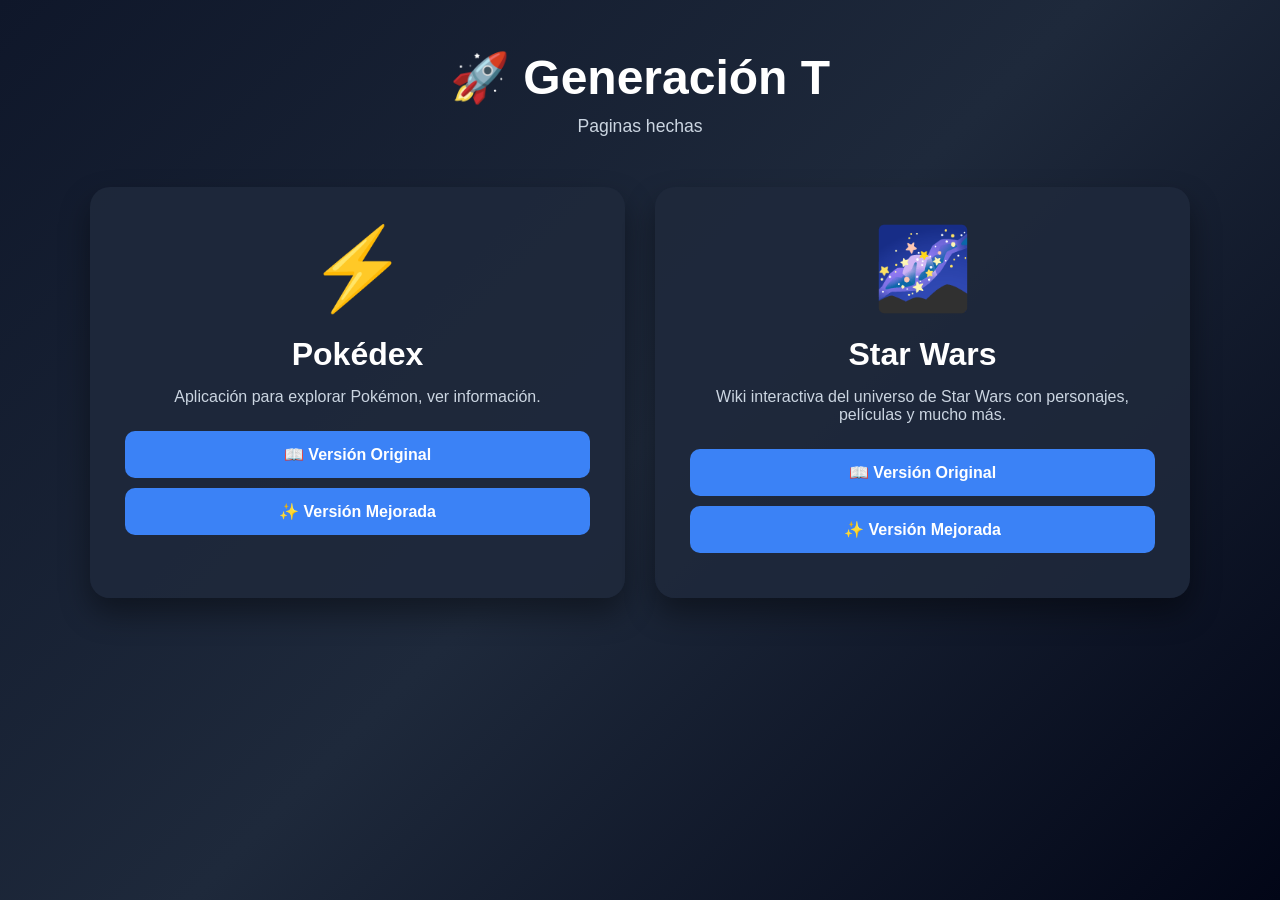
==== index.html @ 1dc2b887 "Create index.html Pagina incial" ====
<!DOCTYPE html>
<html lang="es">
<head>
  <meta charset="UTF-8">
  <meta name="viewport" content="width=device-width, initial-scale=1.0">
  <title>Generación T - Proyectos</title>

  <style>
    *{
      margin:0;
      padding:0;
      box-sizing:border-box;
      font-family:'Segoe UI', sans-serif;
    }

    body{
      min-height:100vh;
      background:linear-gradient(135deg,#0f172a,#1e293b,#020617);
      color:white;
      display:flex;
      flex-direction:column;
      align-items:center;
      padding:50px 20px;
    }

    h1{
      font-size:3rem;
      margin-bottom:10px;
      text-align:center;
    }

    .subtitulo{
      color:#cbd5e1;
      margin-bottom:50px;
      text-align:center;
      font-size:1.1rem;
    }

    .contenedor{
      width:100%;
      max-width:1100px;
      display:grid;
      grid-template-columns:repeat(auto-fit,minmax(350px,1fr));
      gap:30px;
    }

    .card{
      background:rgba(30,41,59,.9);
      border-radius:20px;
      padding:35px;
      text-align:center;
      box-shadow:0 15px 30px rgba(0,0,0,.4);
      transition:0.3s;
    }

    .card:hover{
      transform:translateY(-10px);
      box-shadow:0 20px 40px rgba(59,130,246,.5);
    }

    .icono{
      font-size:5rem;
      margin-bottom:20px;
    }

    .card h2{
      margin-bottom:15px;
      font-size:2rem;
    }

    .card p{
      color:#cbd5e1;
      margin-bottom:25px;
    }

    .boton{
      display:block;
      text-decoration:none;
      background:#3b82f6;
      color:white;
      padding:14px;
      border-radius:10px;
      margin:10px 0;
      transition:.3s;
      font-weight:bold;
    }

    .boton:hover{
      background:#2563eb;
      transform:scale(1.03);
    }

    footer{
      margin-top:60px;
      color:#94a3b8;
      text-align:center;
    }
  </style>
</head>
<body>

  <h1>🚀 Generación T</h1>
  <p class="subtitulo">
    Paginas hechas
  </p>

  <div class="contenedor">

    <div class="card">
      <div class="icono">⚡</div>

      <h2>Pokédex</h2>

      <p>
        Aplicación para explorar Pokémon, ver información.
      </p>

      <a class="boton"
         href="TPS/TP01/Pokedex/Prompt%20Original/pokemon_v1.html">
         📖 Versión Original
      </a>

      <a class="boton"
         href="TPS/TP01/Pokedex/Prompt%20Mejorado/pokedex_v2.html">
         ✨ Versión Mejorada
      </a>
    </div>


    <div class="card">
      <div class="icono">🌌</div>

      <h2>Star Wars</h2>

      <p>
        Wiki interactiva del universo de Star Wars con personajes, películas y mucho más.
      </p>

      <a class="boton"
         href="TPS/TP01/Star%20Wars/Prompt%20Original/star_wars_v1.html">
         📖 Versión Original
      </a>

      <a class="boton"
         href="TPS/TP01/Star%20Wars/Prompt%20Mejorado/star_wars_v2.html">
         ✨ Versión Mejorada
      </a>
    </div>

  </div>

</body>
</html>
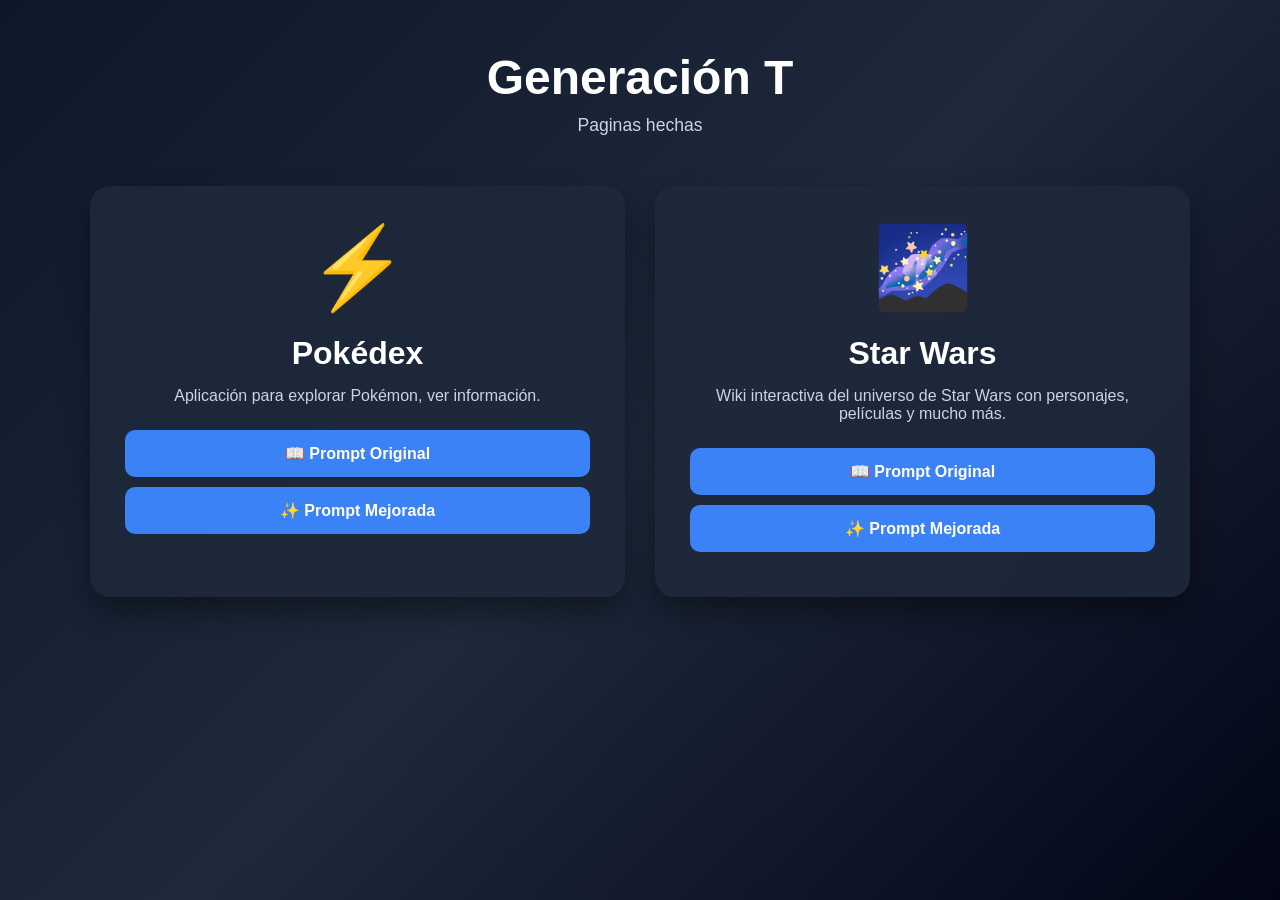
==== commit 3b6fa589: "Update index.html" ====
--- a/index.html
+++ b/index.html
@@ -99,7 +99,7 @@
 </head>
 <body>
 
-  <h1>🚀 Generación T</h1>
+  <h1>Generación T</h1>
   <p class="subtitulo">
     Paginas hechas
   </p>
@@ -117,12 +117,12 @@
 
       <a class="boton"
          href="TPS/TP01/Pokedex/Prompt%20Original/pokemon_v1.html">
-         📖 Versión Original
+         📖 Prompt Original
       </a>
 
       <a class="boton"
          href="TPS/TP01/Pokedex/Prompt%20Mejorado/pokedex_v2.html">
-         ✨ Versión Mejorada
+         ✨ Prompt Mejorada
       </a>
     </div>
 
@@ -138,12 +138,12 @@
 
       <a class="boton"
          href="TPS/TP01/Star%20Wars/Prompt%20Original/star_wars_v1.html">
-         📖 Versión Original
+         📖 Prompt Original
       </a>
 
       <a class="boton"
          href="TPS/TP01/Star%20Wars/Prompt%20Mejorado/star_wars_v2.html">
-         ✨ Versión Mejorada
+         ✨ Prompt Mejorada
       </a>
     </div>
 
